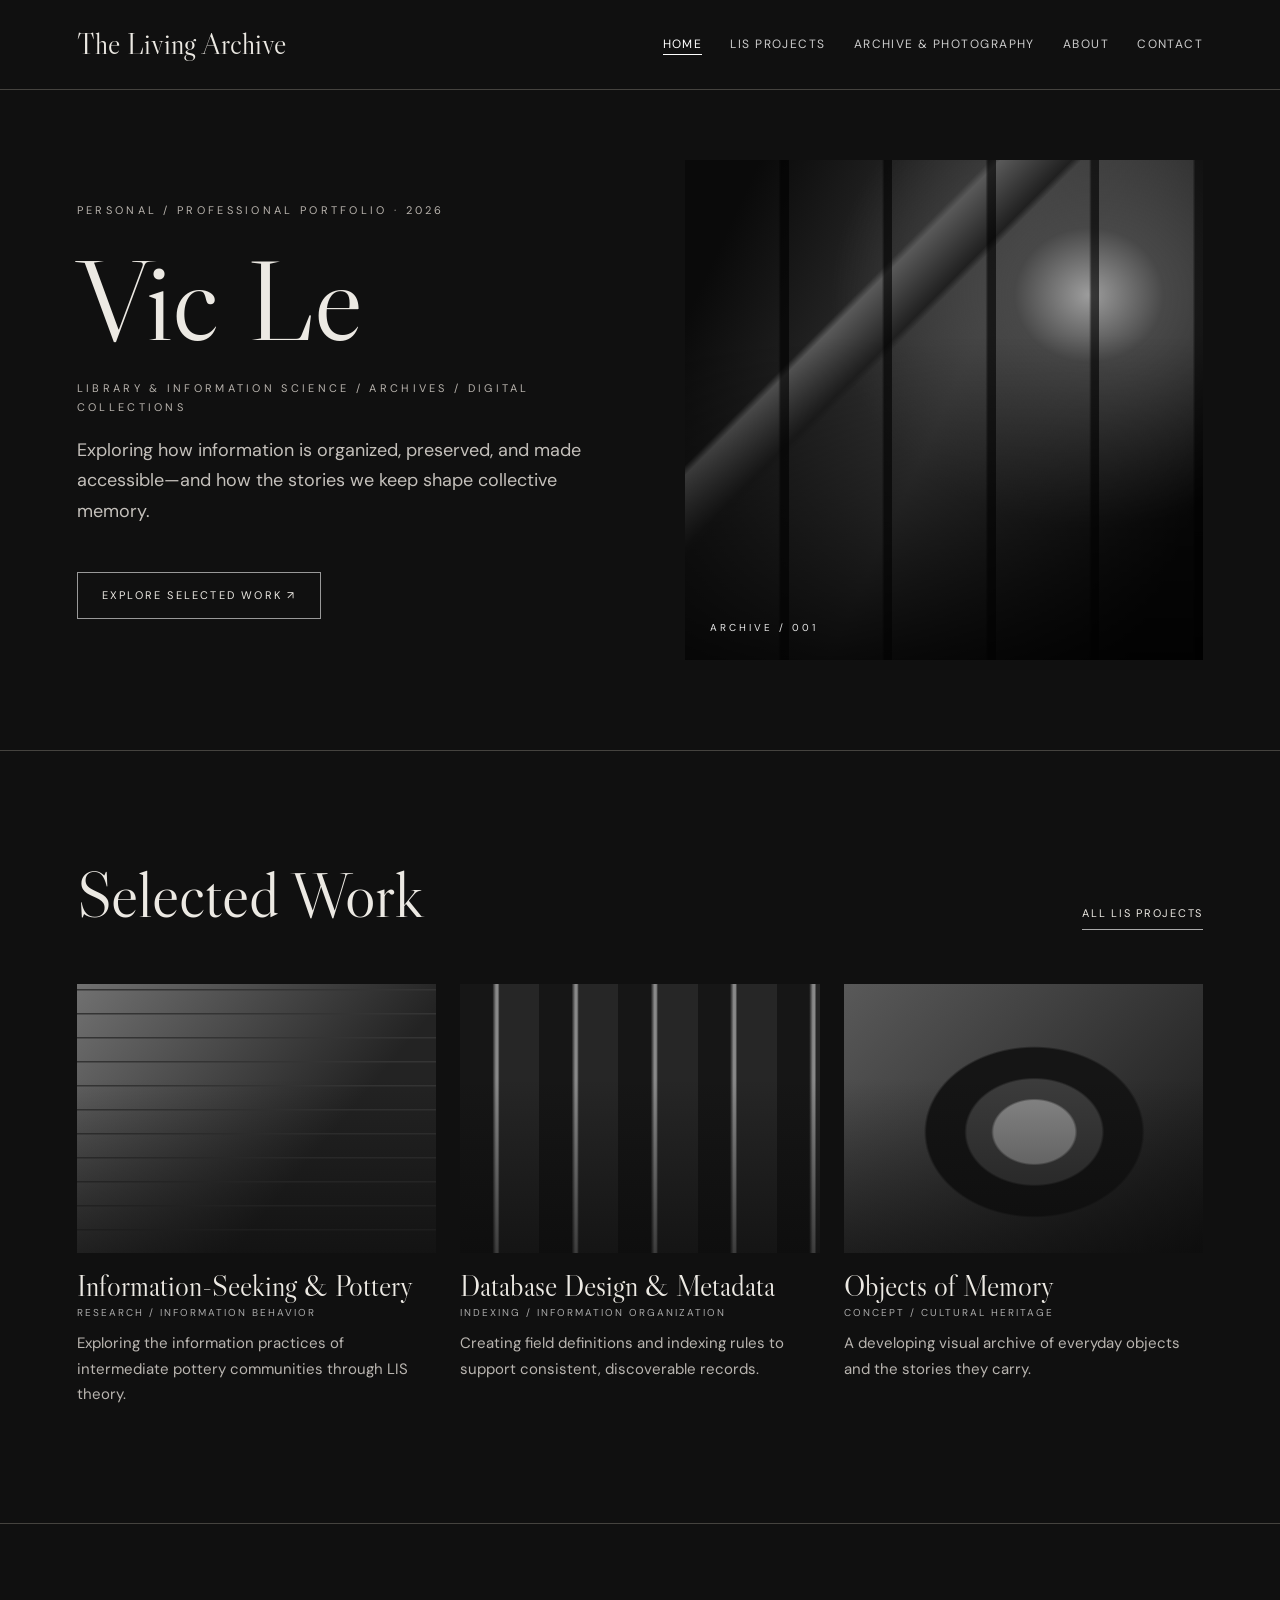
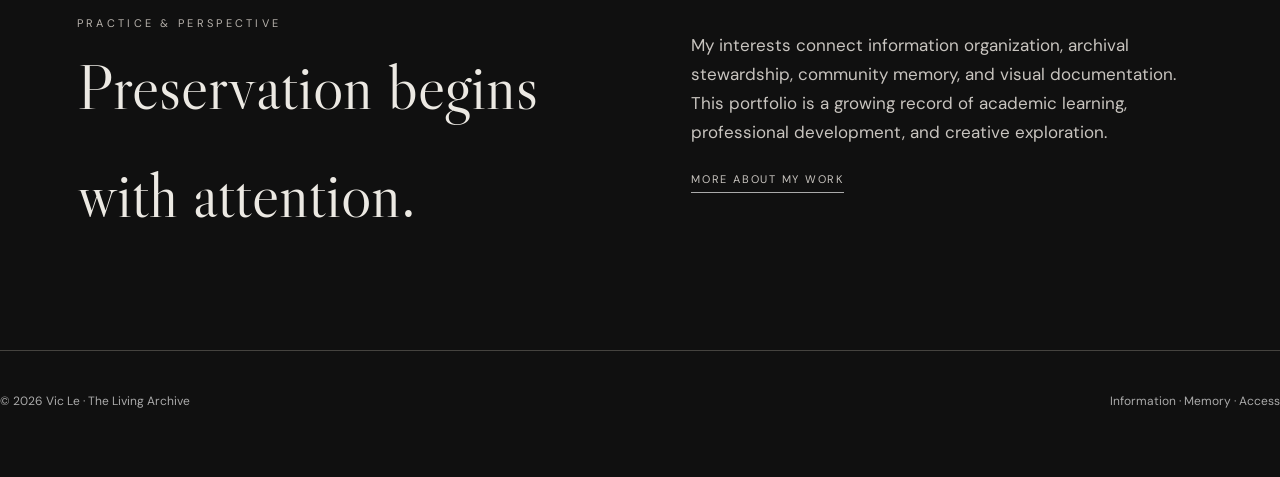
==== index.html @ bcb655ca "Add files via upload" ====
<!doctype html><html lang="en"><head><meta charset="utf-8"><meta name="viewport" content="width=device-width,initial-scale=1"><meta name="description" content="Vic Le — Library and Information Science, archives, digital collections, and cultural storytelling."><meta name="theme-color" content="#101010"><title>Home | The Living Archive</title><link rel="stylesheet" href="style.css"></head><body><a class="skip" href="#main">Skip to content</a><header class="site-header wrap"><a class="brand" href="index.html" aria-label="The Living Archive home">The Living Archive</a><nav class="nav" aria-label="Main navigation"><a href="index.html" aria-current="page">Home</a><a href="projects.html">LIS Projects</a><a href="archive.html">Archive & Photography</a><a href="about.html">About</a><a href="contact.html">Contact</a></nav></header><main id="main"><section class="hero wrap"><div><div class="eyebrow">Personal / Professional Portfolio · 2026</div><h1>Vic Le</h1><div class="eyebrow">Library & Information Science / Archives / Digital Collections</div><p>Exploring how information is organized, preserved, and made accessible—and how the stories we keep shape collective memory.</p><a class="button" href="projects.html">Explore selected work ↗</a></div><div class="hero-art" role="img" aria-label="Abstract black-and-white light and shadow composition"></div></section><section class="section wrap"><div class="section-heading"><h2>Selected Work</h2><a class="text-link" href="projects.html">All LIS projects</a></div><div class="grid"><a class="project" href="pottery-research.html"><div class="art art-paper" role="img" aria-label="Abstract monochrome editorial illustration"></div><h3>Information-Seeking & Pottery</h3><div class="meta">Research / Information Behavior</div><p>Exploring the information practices of intermediate pottery communities through LIS theory.</p></a><a class="project" href="metadata-project.html"><div class="art art-catalog" role="img" aria-label="Abstract monochrome editorial illustration"></div><h3>Database Design & Metadata</h3><div class="meta">Indexing / Information Organization</div><p>Creating field definitions and indexing rules to support consistent, discoverable records.</p></a><a class="project" href="objects-of-memory.html"><div class="art art-memory" role="img" aria-label="Abstract monochrome editorial illustration"></div><h3>Objects of Memory</h3><div class="meta">Concept / Cultural Heritage</div><p>A developing visual archive of everyday objects and the stories they carry.</p></a></div></section><section class="section wrap"><div class="two-col"><div><div class="eyebrow">Practice & Perspective</div><h2>Preservation begins with attention.</h2></div><div class="prose"><p>My interests connect information organization, archival stewardship, community memory, and visual documentation. This portfolio is a growing record of academic learning, professional development, and creative exploration.</p><a class="text-link" href="about.html">More about my work</a></div></div></section></main><footer class="footer wrap"><span>© <span data-year>2026</span> Vic Le · The Living Archive</span><span>Information · Memory · Access</span></footer><script src="script.js"></script></body></html>
---- style.css ----
@import url('https://fonts.googleapis.com/css2?family=DM+Sans:wght@400;500;600&family=Libre+Caslon+Display&display=swap');
:root{--bg:#101010;--panel:#191919;--fg:#ece9e3;--muted:#aaa7a1;--line:#45433f}*{box-sizing:border-box}html{scroll-behavior:smooth}body{margin:0;background:var(--bg);color:var(--fg);font-family:'DM Sans',Arial,sans-serif;font-size:15px;line-height:1.7}a{color:inherit;text-decoration:none}a:hover{color:white}a:focus-visible,button:focus-visible{outline:2px solid #eee;outline-offset:5px}.wrap{max-width:1320px;margin:auto;padding:0 6vw}.site-header{display:flex;justify-content:space-between;align-items:center;min-height:90px;border-bottom:1px solid var(--line)}.brand{font-family:'Libre Caslon Display',Georgia,serif;font-size:29px}.nav{display:flex;gap:28px;flex-wrap:wrap}.nav a{font-size:12px;letter-spacing:.12em;text-transform:uppercase;color:#ccc}.nav a[aria-current=page]{color:white;border-bottom:1px solid white}.eyebrow{font-size:11px;letter-spacing:.3em;text-transform:uppercase;color:#b8b3ad}.hero{min-height:630px;display:grid;grid-template-columns:1fr 1fr;align-items:center;gap:7vw;padding-top:70px;padding-bottom:90px}.hero h1,.page-heading h1{font:normal clamp(68px,9vw,142px)/.95 'Libre Caslon Display',Georgia,serif;margin:25px 0}.hero p,.intro{max-width:570px;font-size:18px;color:#c4c0bb}.hero-art{height:500px;position:relative;overflow:hidden;background:linear-gradient(135deg,transparent 30%,#5a5957 31%,#202020 38%,transparent 39%),radial-gradient(ellipse at 78% 27%,#a09d98 0%,#494846 13%,transparent 45%),linear-gradient(115deg,#0a0a0a 10%,#3c3b3a 50%,#0b0b0b 90%);filter:grayscale(1)}.hero-art:before{content:'';position:absolute;inset:0;background:repeating-linear-gradient(90deg,transparent 0 18%,#070707aa 18.5% 20%),linear-gradient(0deg,#090909dd,transparent 65%);mix-blend-mode:multiply}.hero-art:after{content:'ARCHIVE  /  001';position:absolute;bottom:24px;left:25px;letter-spacing:.3em;font-size:10px}.button{display:inline-block;margin-top:28px;border:1px solid #999;padding:13px 24px;text-transform:uppercase;letter-spacing:.2em;font-size:11px}.button:hover{background:#eee;color:#111}.section{padding-top:90px;padding-bottom:100px;border-top:1px solid var(--line)}.section-heading{display:flex;align-items:baseline;justify-content:space-between;gap:20px;margin-bottom:34px}.section h2,.page-heading h1{font-family:'Libre Caslon Display',Georgia,serif;font-weight:400}.section h2{font-size:clamp(36px,5vw,64px);margin:0}.text-link{font-size:11px;text-transform:uppercase;letter-spacing:.16em;border-bottom:1px solid #aaa;padding-bottom:6px}.grid{display:grid;grid-template-columns:repeat(3,1fr);gap:24px}.project{display:block}.art{aspect-ratio:4/3;position:relative;overflow:hidden;background:#353535;filter:grayscale(1);transition:filter .3s}.project:hover .art{filter:grayscale(.65)}.art:after{content:'';position:absolute;inset:0;background:linear-gradient(0deg,#09090999,transparent 65%)}.art-paper{background:repeating-linear-gradient(0deg,transparent 0 22px,#343434 23px 24px),linear-gradient(130deg,#74716b,#232323 65%)}.art-catalog{background:repeating-linear-gradient(90deg,#161616 0 9%,#8a8984 10% 10.5%,#262626 11% 22%),linear-gradient(#777,#222)}.art-memory{background:radial-gradient(ellipse at 53% 55%,#8d8a84 0 15%,#3e3c39 16% 25%,#151515 26% 40%,transparent 41%),linear-gradient(135deg,#5b5955,#151515)}.art-landscape{background:linear-gradient(170deg,transparent 48%,#191919 49%),linear-gradient(12deg,#181818 40%,#5c5b59 41% 56%,#2d2d2d 57% 70%,#9a9996)}.art-photo{background:linear-gradient(110deg,#111 15%,#85817a 16% 18%,#171717 19% 45%,#555 46% 50%,#101010 51%),radial-gradient(#777,#222)}.art-notes{background:repeating-linear-gradient(0deg,#5c5954 0 2px,#242424 3px 32px);transform:none}.project h3{font:normal 29px 'Libre Caslon Display',Georgia,serif;margin:15px 0 0}.meta{font-size:10px;letter-spacing:.2em;text-transform:uppercase;color:#aaa}.project p{color:#b9b5b0;margin-top:10px}.page-heading{padding-top:95px;padding-bottom:60px}.page-heading h1{font-size:clamp(58px,8vw,110px)}.two-col{display:grid;grid-template-columns:1fr 1fr;gap:8vw}.prose{max-width:760px;color:#c8c4bf;font-size:17px}.prose h2{font:normal 38px 'Libre Caslon Display',Georgia,serif;color:var(--fg);margin-top:50px}.prose li{margin:12px 0}.detail{padding:40px 0;border-top:1px solid var(--line)}.detail h3{font:normal 30px 'Libre Caslon Display',Georgia,serif;margin:0}.footer{border-top:1px solid var(--line);padding:40px 0 65px;display:flex;justify-content:space-between;gap:20px;color:#aaa;font-size:12px}.skip{position:absolute;left:-9999px}.skip:focus{left:15px;top:15px;background:white;color:black;padding:10px;z-index:5}.notice{border-left:2px solid #999;padding:12px 20px;color:#bbb;background:#1c1c1c}.contact-link{overflow-wrap:anywhere;border-bottom:1px solid #999}.small{font-size:13px;color:#aaa}@media(max-width:800px){.site-header{align-items:flex-start;flex-direction:column;padding-top:20px;padding-bottom:20px;gap:10px}.nav{gap:13px}.nav a{font-size:10px}.hero,.two-col{grid-template-columns:1fr}.hero{padding-top:45px;gap:25px}.hero-art{height:330px}.grid{grid-template-columns:1fr 1fr}.section{padding-top:60px;padding-bottom:65px}}@media(max-width:550px){.grid{grid-template-columns:1fr}.footer{flex-direction:column}.hero h1{font-size:74px}}
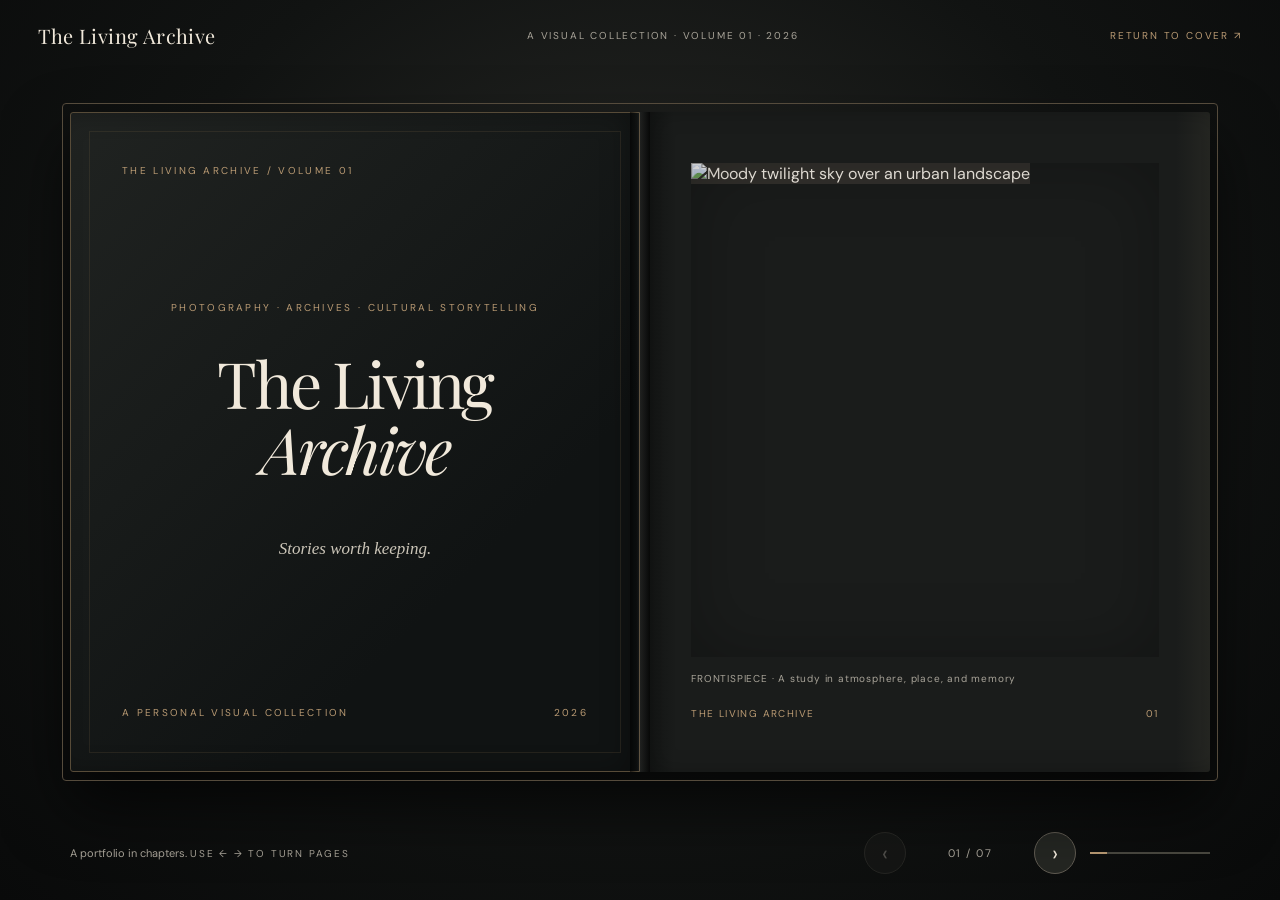
==== commit 2b43058a: "Add files via upload" ====
--- a/index.html
+++ b/index.html
@@ -1 +1,18 @@
-<!doctype html><html lang="en"><head><meta charset="utf-8"><meta name="viewport" content="width=device-width,initial-scale=1"><meta name="description" content="Vic Le — Library and Information Science, archives, digital collections, and cultural storytelling."><meta name="theme-color" content="#101010"><title>Home | The Living Archive</title><link rel="stylesheet" href="style.css"></head><body><a class="skip" href="#main">Skip to content</a><header class="site-header wrap"><a class="brand" href="index.html" aria-label="The Living Archive home">The Living Archive</a><nav class="nav" aria-label="Main navigation"><a href="index.html" aria-current="page">Home</a><a href="projects.html">LIS Projects</a><a href="archive.html">Archive & Photography</a><a href="about.html">About</a><a href="contact.html">Contact</a></nav></header><main id="main"><section class="hero wrap"><div><div class="eyebrow">Personal / Professional Portfolio · 2026</div><h1>Vic Le</h1><div class="eyebrow">Library & Information Science / Archives / Digital Collections</div><p>Exploring how information is organized, preserved, and made accessible—and how the stories we keep shape collective memory.</p><a class="button" href="projects.html">Explore selected work ↗</a></div><div class="hero-art" role="img" aria-label="Abstract black-and-white light and shadow composition"></div></section><section class="section wrap"><div class="section-heading"><h2>Selected Work</h2><a class="text-link" href="projects.html">All LIS projects</a></div><div class="grid"><a class="project" href="pottery-research.html"><div class="art art-paper" role="img" aria-label="Abstract monochrome editorial illustration"></div><h3>Information-Seeking & Pottery</h3><div class="meta">Research / Information Behavior</div><p>Exploring the information practices of intermediate pottery communities through LIS theory.</p></a><a class="project" href="metadata-project.html"><div class="art art-catalog" role="img" aria-label="Abstract monochrome editorial illustration"></div><h3>Database Design & Metadata</h3><div class="meta">Indexing / Information Organization</div><p>Creating field definitions and indexing rules to support consistent, discoverable records.</p></a><a class="project" href="objects-of-memory.html"><div class="art art-memory" role="img" aria-label="Abstract monochrome editorial illustration"></div><h3>Objects of Memory</h3><div class="meta">Concept / Cultural Heritage</div><p>A developing visual archive of everyday objects and the stories they carry.</p></a></div></section><section class="section wrap"><div class="two-col"><div><div class="eyebrow">Practice & Perspective</div><h2>Preservation begins with attention.</h2></div><div class="prose"><p>My interests connect information organization, archival stewardship, community memory, and visual documentation. This portfolio is a growing record of academic learning, professional development, and creative exploration.</p><a class="text-link" href="about.html">More about my work</a></div></div></section></main><footer class="footer wrap"><span>© <span data-year>2026</span> Vic Le · The Living Archive</span><span>Information · Memory · Access</span></footer><script src="script.js"></script></body></html>+<!doctype html><html lang="en"><head><meta charset="utf-8"><meta name="viewport" content="width=device-width, initial-scale=1"><title>The Living Archive — A Digital Photobook</title><meta name="description" content="An interactive photographic and archival portfolio presented as a cinematic book."><link rel="preconnect" href="https://fonts.googleapis.com"><link href="https://fonts.googleapis.com/css2?family=DM+Sans:wght@400;500;600&family=Playfair+Display:ital,wght@0,400;0,500;1,400&display=swap" rel="stylesheet"><style>
+:root{--bg:#0c0e0e;--paper:#1a1c1b;--paper2:#20211f;--ink:#f1e9db;--dim:#a9a499;--accent:#b99a73;--line:#46433d}*{box-sizing:border-box}html,body{margin:0;min-height:100%;background:var(--bg);color:var(--ink);font-family:'DM Sans',sans-serif}body{background:radial-gradient(ellipse at 50% 38%,#292a27 0%,#111312 56%,#090a0a 100%)}button,a{font:inherit}button{cursor:pointer}a{color:inherit}.shell{min-height:100vh;display:flex;flex-direction:column;padding:22px clamp(14px,3vw,48px) 26px}.topbar,.bottombar{display:flex;align-items:center;justify-content:space-between;gap:14px}.topbar{padding-bottom:22px}.wordmark{font:20px 'Playfair Display',Georgia,serif;letter-spacing:.02em}.micro{font-size:10px;letter-spacing:.18em;text-transform:uppercase;color:var(--dim)}.topbar a{text-decoration:none;color:var(--accent)}.stage{flex:1;display:flex;justify-content:center;align-items:center;perspective:2200px;min-height:570px}.book{width:min(1140px,100%);height:min(68vw,660px);min-height:520px;display:grid;grid-template-columns:1fr 1fr;position:relative;filter:drop-shadow(0 32px 32px #000a);transition:transform .5s ease}.book:before{content:'';position:absolute;inset:-9px -8px -9px -8px;border:1px solid #554b3c;border-radius:4px;pointer-events:none}.book:after{content:'';position:absolute;z-index:4;top:0;bottom:0;left:50%;width:20px;transform:translateX(-50%);background:linear-gradient(90deg,#0009,transparent 35%,#ffffff12 52%,#0009);pointer-events:none}.page{background:var(--paper);padding:clamp(26px,4vw,60px);position:relative;overflow:hidden;display:flex;flex-direction:column}.page.left{border-radius:3px 0 0 3px;box-shadow:inset -14px 0 24px #0004;background:linear-gradient(90deg,#242521,var(--paper) 14%,var(--paper) 94%,#131514)}.page.right{border-radius:0 3px 3px 0;box-shadow:inset 13px 0 22px #0003;background:linear-gradient(90deg,#111312,var(--paper) 6%,var(--paper) 94%,#252622)}.page.cover{background:linear-gradient(135deg,#202321,#101313 70%);border:1px solid #574b38}.page.cover:before{content:'';position:absolute;inset:18px;border:1px solid #6d5a4038;pointer-events:none}.page-number{position:absolute;bottom:23px;font-size:10px;letter-spacing:.18em;color:#9e9a90}.left .page-number{left:42px}.right .page-number{right:42px}.eyebrow{font-size:10px;letter-spacing:.23em;text-transform:uppercase;color:var(--accent)}h1,h2,h3,p{margin-top:0}h1,h2,h3{font-family:'Playfair Display',Georgia,serif;font-weight:400}h1{font-size:clamp(44px,5.7vw,88px);line-height:1.02;letter-spacing:-.045em}h2{font-size:clamp(30px,3.5vw,56px);line-height:1.13}h3{font-size:clamp(22px,2.4vw,38px)}p{line-height:1.8;color:#cbc5b8;font-size:clamp(12px,1.15vw,15px)}.muted{color:var(--dim)}.rule{height:1px;background:var(--line);margin:22px 0}.photo{width:100%;height:100%;object-fit:cover;filter:saturate(.6) contrast(1.07);background:#38352f}.photo-frame{flex:1;min-height:0;overflow:hidden;position:relative}.photo-frame:after{content:'';position:absolute;inset:0;box-shadow:inset 0 0 70px #0004;pointer-events:none}.caption{font-size:10px;letter-spacing:.08em;color:var(--dim);margin-top:14px;line-height:1.6}.folio{display:flex;justify-content:space-between;gap:12px;align-items:center;margin-top:auto;padding-top:20px}.folio span{font-size:10px;letter-spacing:.14em;color:var(--accent)}.contents{display:grid;gap:17px;margin-top:25px}.contents div{display:flex;justify-content:space-between;gap:10px;border-bottom:1px solid var(--line);padding-bottom:12px}.contents span{font-size:11px;color:var(--dim)}.metadata{display:grid;grid-template-columns:1fr 1fr;gap:18px 20px;margin-top:20px}.metadata dt{font-size:9px;letter-spacing:.18em;text-transform:uppercase;color:var(--accent)}.metadata dd{margin:7px 0 0;font-size:12px;color:var(--ink)}.control{border:1px solid #605b52;background:#242622;color:var(--ink);border-radius:50%;height:42px;width:42px;display:grid;place-items:center;font-size:22px}.control:disabled{opacity:.28;cursor:default}.control:hover:not(:disabled){border-color:var(--accent);background:#34342e}.bottombar{max-width:1140px;width:100%;margin:0 auto;padding-top:20px}.controls{display:flex;align-items:center;gap:14px}.counter{min-width:100px;text-align:center;font-size:11px;letter-spacing:.13em;color:var(--dim)}.progress{height:2px;width:120px;background:#494840}.progress div{height:100%;background:var(--accent);transition:width .35s}.book.turn-next{animation:turnNext .42s ease}.book.turn-prev{animation:turnPrev .42s ease}@keyframes turnNext{0%{transform:rotateY(0)}45%{transform:rotateY(-4deg) scale(.992)}100%{transform:rotateY(0)}}@keyframes turnPrev{0%{transform:rotateY(0)}45%{transform:rotateY(4deg) scale(.992)}100%{transform:rotateY(0)}}.fade{animation:appear .45s ease}@keyframes appear{from{opacity:.3}to{opacity:1}}.cover-title{margin:auto 0;text-align:center}.cover-title h1{font-size:clamp(42px,5vw,78px)}.cover-title .eyebrow{margin-bottom:36px}.cover-title p{font-style:italic;font-family:Georgia,serif;font-size:17px}.cover-bottom{display:flex;justify-content:space-between;align-items:center}.small-link{color:var(--accent);font-size:11px;text-decoration:underline;text-underline-offset:4px}.note{font-size:11px;color:var(--dim);max-width:500px}.mobile-note{display:none}@media(max-width:720px){.shell{padding:16px 12px 22px}.topbar{padding-bottom:12px}.topbar .micro{display:none}.stage{min-height:560px}.book{height:550px;min-height:0;grid-template-columns:1fr;max-width:430px}.book:after{display:none}.page{padding:30px}.page.left{display:none}.page.right{border-radius:3px}.page-number{bottom:17px!important;right:25px!important}.mobile-note{display:block}.progress{width:75px}.bottombar .micro{display:none}h1{font-size:48px}h2{font-size:36px}p{font-size:13px}.caption{font-size:9px}}@media(prefers-reduced-motion:reduce){*,*:before,*:after{animation:none!important;transition:none!important}}
+</style></head><body><div class="shell"><header class="topbar"><div class="wordmark">The Living Archive</div><div class="micro">A visual collection · Volume 01 · 2026</div><a href="#" id="restart" class="micro">Return to cover ↗</a></header><main class="stage"><div id="book" class="book" aria-live="polite"><section id="left" class="page left"></section><section id="right" class="page right"></section></div></main><footer class="bottombar"><div class="note">A portfolio in chapters. <span class="mobile-note">Use the arrows to turn pages.</span><span class="micro">Use ← → to turn pages</span></div><div class="controls"><button id="prev" class="control" aria-label="Previous spread">‹</button><span id="counter" class="counter">01 / 06</span><button id="next" class="control" aria-label="Next spread">›</button><div class="progress"><div id="progress"></div></div></div></footer></div><script>
+const img=(id,w=1100)=>`https://images.unsplash.com/${id}?auto=format&fit=crop&w=${w}&q=85`;
+const photos={city:img('photo-1519501025264-65ba15a82390'),sky:img('photo-1519608487953-e999c86e7455'),notes:img('photo-1455390582262-044cdead277a'),pottery:img('photo-1565193566173-7a0ee3dbe261'),street:img('photo-1490312278390-ab64016e0aa9')};
+const folio=(a,b)=>`<div class="folio"><span>${a}</span><span>${b}</span></div>`;
+const image=(src,alt)=>`<div class="photo-frame"><img class="photo" src="${src}" alt="${alt}" loading="lazy"></div>`;
+const spreads=[
+[ `<div class="eyebrow">The Living Archive / Volume 01</div><div class="cover-title"><div class="eyebrow">Photography · Archives · Cultural Storytelling</div><h1>The Living<br><i>Archive</i></h1><p>Stories worth keeping.</p></div><div class="cover-bottom"><span class="eyebrow">A personal visual collection</span><span class="eyebrow">2026</span></div>`, `${image(photos.sky,'Moody twilight sky over an urban landscape')}<div class="caption">FRONTISPIECE · A study in atmosphere, place, and memory</div>${folio('THE LIVING ARCHIVE','01')}` ],
+[ `<div class="eyebrow">Foreword / 01</div><h2 style="margin-top:38px">A note on<br><i>remembering.</i></h2><div class="rule"></div><p>Everyday life is full of small histories: objects held onto, familiar streets, gestures passed between generations, and places that quietly change.</p><p>This portfolio explores the relationship between photography, archives, and cultural memory. It is a space to observe, collect, and tell stories with care.</p>${folio('FOREWORD','02')}`, `<div class="eyebrow">Contents</div><h2 style="margin-top:25px">Collected<br><i>works.</i></h2><div class="contents"><div>01 &nbsp; Observations <span>Photography</span></div><div>02 &nbsp; Memory & Material <span>Archives</span></div><div>03 &nbsp; People & Place <span>Cultural storytelling</span></div><div>04 &nbsp; Objects of Memory <span>Sample collection</span></div><div>05 &nbsp; About / Contact <span>Colophon</span></div></div>${folio('CONTENTS','03')}` ],
+[ `${image(photos.city,'Cinematic city buildings photographed at dusk')}<div class="caption">01 / OBSERVATIONS · Sample image for layout demonstration</div>${folio('PHOTOGRAPHY','04')}`, `<div class="eyebrow">Chapter I / Photography</div><h2 style="margin-top:38px">Observations</h2><p>Photographs of the overlooked: the familiar, the fleeting, the in-between. A visual practice attentive to light, space, and the emotional texture of ordinary places.</p><div class="rule"></div><p class="muted">Future collection: streetscapes, architecture, details, and personal photographic studies.</p>${folio('CHAPTER I','05')}` ],
+[ `<div class="eyebrow">Chapter II / Archives</div><h2 style="margin-top:36px">Memory<br><i>& Material</i></h2><p>An archive is more than a place to store things. It is a way of asking what we choose to keep, how we describe it, and whose stories are made visible.</p><p>Future work will include digitized keepsakes, object histories, and carefully documented personal collections.</p>${folio('CHAPTER II','06')}`, `${image(photos.notes,'Notebook and handwritten materials, evocative of personal archives')}<div class="caption">02 / MEMORY & MATERIAL · Illustrative photograph</div>${folio('ARCHIVES','07')}` ],
+[ `${image(photos.pottery,'Ceramic objects and pottery in a studio setting')}<div class="caption">03 / PEOPLE & PLACE · Illustrative photograph</div>${folio('CULTURAL STORYTELLING','08')}`, `<div class="eyebrow">Chapter III / Cultural Storytelling</div><h2 style="margin-top:38px">People<br><i>& Place</i></h2><p>Stories are held in shared practices, neighborhoods, and the places where people gather. This chapter will bring together documentary photographs, interviews, and contextual research.</p><div class="rule"></div><p class="muted">Proposed first photo essay: Clay & Community — exploring how ceramics connect creative practice and knowledge-sharing.</p>${folio('CHAPTER III','09')}` ],
+[ `<div class="eyebrow">Collection study / 001</div><h2 style="margin-top:30px">Objects<br><i>of Memory</i></h2><p>A sample archival record demonstrating how a single object can be presented through both visual interpretation and structured description.</p><dl class="metadata"><div><dt>Object</dt><dd>Handmade ceramic vessel</dd></div><div><dt>Date</dt><dd>Undetermined</dd></div><div><dt>Material</dt><dd>Ceramic</dd></div><div><dt>Creator</dt><dd>Unidentified</dd></div><div><dt>Provenance</dt><dd>To be documented</dd></div><div><dt>Record status</dt><dd>Illustrative sample</dd></div></dl><div class="rule"></div><p class="muted">The final collection will use original photographs and verified descriptive information.</p>${folio('SAMPLE RECORD','10')}`, `${image(photos.pottery,'Illustrative pottery photograph for sample archival object record')}<div class="caption">OBJECT STUDY 001 · Sample photograph, not an identified collection item</div>${folio('OBJECTS OF MEMORY','11')}` ],
+[ `<div class="eyebrow">Colophon / About</div><h2 style="margin-top:38px">Behind<br><i>the archive.</i></h2><p>I am interested in the ways photography, archives, and storytelling can preserve histories embedded in everyday life.</p><p>My work explores connections between people, places, objects, and cultural memory through visual documentation and research.</p><div class="rule"></div><p class="muted">This is a developing portfolio. Photographs currently shown are illustrative placeholders and will be replaced with original work.</p>${folio('ABOUT','12')}`, `<div class="eyebrow">Endmatter / Contact</div><h2 style="margin-top:38px">The story<br><i>continues.</i></h2><p>For conversations about photography, archives, documentary projects, and cultural storytelling.</p><div class="rule"></div><p class="muted">Add your professional email, résumé link, and social profiles here before publishing.</p><div style="margin-top:auto"><div class="eyebrow">The Living Archive</div><h3 style="margin:12px 0">Stories worth keeping.</h3><a class="small-link" href="#" id="endRestart">Return to the beginning ↗</a></div>${folio('COLOPHON','13')}` ]
+];
+let current=0;const left=document.getElementById('left'),right=document.getElementById('right'),book=document.getElementById('book');function render(dir=0){left.innerHTML=spreads[current][0];right.innerHTML=spreads[current][1];left.classList.toggle('cover',current===0);left.classList.add('fade');right.classList.add('fade');book.classList.remove('turn-next','turn-prev');void book.offsetWidth;if(dir)book.classList.add(dir>0?'turn-next':'turn-prev');document.getElementById('counter').textContent=String(current+1).padStart(2,'0')+' / '+String(spreads.length).padStart(2,'0');document.getElementById('progress').style.width=((current+1)/spreads.length*100)+'%';document.getElementById('prev').disabled=current===0;document.getElementById('next').disabled=current===spreads.length-1;document.getElementById('endRestart')?.addEventListener('click',e=>{e.preventDefault();current=0;render(-1)})}function go(d){const next=Math.max(0,Math.min(spreads.length-1,current+d));if(next!==current){current=next;render(d)}}document.getElementById('prev').onclick=()=>go(-1);document.getElementById('next').onclick=()=>go(1);document.getElementById('restart').onclick=e=>{e.preventDefault();current=0;render(-1)};document.addEventListener('keydown',e=>{if(e.key==='ArrowRight')go(1);if(e.key==='ArrowLeft')go(-1)});render();
+</script></body></html>
